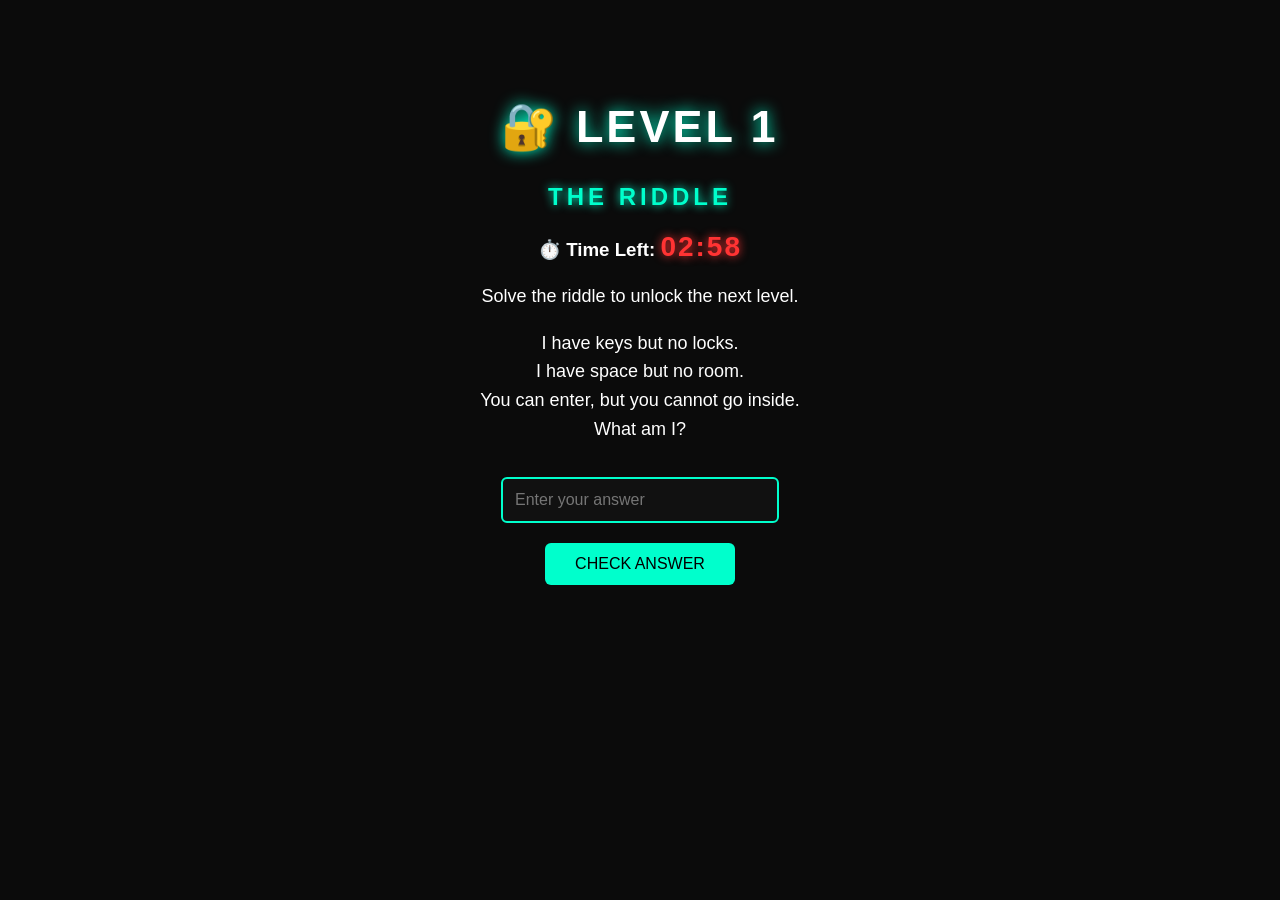
==== level1.html @ 2e957b88 "Add files via upload" ====
<!DOCTYPE html>
<html lang="en">
<head>
    <meta charset="UTF-8">
    <meta name="viewport" content="width=device-width, initial-scale=1.0">

    <title>Level 1 - Digital Escape Room</title>

    <link rel="stylesheet" href="style.css">
</head>

<body>

    <div class="container">

        <h1>🔐 LEVEL 1</h1>

        <h2>THE RIDDLE</h2>

        <h3>⏱️ Time Left: <span id="timer">03:00</span></h3>

        <p>
            Solve the riddle to unlock the next level.
        </p>

        <p>
            I have keys but no locks.<br>
            I have space but no room.<br>
            You can enter, but you cannot go inside.<br>
            What am I?
        </p>

        <input type="text" id="answer" placeholder="Enter your answer">

        <br>

        <button id="checkBtn">CHECK ANSWER</button>

        <p id="message"></p>
        <button id="nextBtn" style="display: none;">
            NEXT LEVEL →
        </button>

    </div>

    <script>

    const checkButton = document.getElementById("checkBtn");
    const nextButton = document.getElementById("nextBtn");
    const answerInput = document.getElementById("answer");
    const message = document.getElementById("message");


    checkButton.addEventListener("click", function() {

       const answer = answerInput.value.trim().toLowerCase();

       if (answer === "keyboard") {

        message.textContent =
            "✅ Correct! The door is unlocked.";

        nextButton.style.display = "inline-block";

        } else {

        message.textContent =
            "❌ Wrong answer. Try again!";

        nextButton.style.display = "none";

    }

});


nextButton.addEventListener("click", function() {

    window.location.href = "level2.html";

});


let endTime = localStorage.getItem("escapeEndTime");

if (!endTime) {

    endTime = Date.now() + (3 * 60 * 1000);

    localStorage.setItem("escapeEndTime", endTime);

}


const timer = setInterval(function() {

    const remaining = Number(endTime) - Date.now();


    if (remaining <= 0) {

        clearInterval(timer);

        document.getElementById("timer").textContent = "00:00";

        localStorage.removeItem("escapeEndTime");

        alert("⏰ Time's up! Game Over!");

        window.location.href = "index.html";

        return;

    }


    const minutes =
        Math.floor(remaining / 60000);

    const seconds =
        Math.floor((remaining % 60000) / 1000);


    document.getElementById("timer").textContent =
        String(minutes).padStart(2, "0") + ":" +
        String(seconds).padStart(2, "0");


}, 1000);

</script>

</body>
</html>
---- style.css ----
body {
    margin: 0;
    font-family: Arial, sans-serif;
    background-color: #0b0b0b;
    color: white;
}

.container {
    text-align: center;
    width: 70%;
    margin: 100px auto;
}

h1 {
    font-size: 45px;
    letter-spacing: 3px;
}

h2 {
    color: #00ffcc;
    letter-spacing: 4px;
}

p {
    font-size: 18px;
    line-height: 1.6;
}

button {
    margin-top: 20px;
    padding: 12px 30px;
    font-size: 16px;
    background-color: #00ffcc;
    border: none;
    border-radius: 6px;
    cursor: pointer;
}

button:hover {
    background-color: white;
}
input {
    margin-top: 15px;
    padding: 12px;
    width: 250px;
    font-size: 16px;
    border: 2px solid #00ffcc;
    border-radius: 6px;
    background-color: #111;
    color: white;
    outline: none;
}
input:focus {
    box-shadow: 0 0 10px #00ffcc;
}

#timer {
    color: #ff3333;
    font-size: 28px;
    font-weight: bold;
    letter-spacing: 2px;
    text-shadow: 0 0 10px #ff3333;
}

.objects {
    display: flex;
    justify-content: center;
    gap: 20px;
    margin-top: 30px;
    flex-wrap: wrap;
}

.object {
    width: 130px;
    height: 100px;
    margin-top: 0;
    background-color: #111;
    color: white;
    border: 2px solid #00ffcc;
    border-radius: 10px;
    font-size: 16px;
    transition: 0.3s;
}

.object:hover {
    background-color: #00ffcc;
    color: #0b0b0b;
    transform: translateY(-5px);
}
#clue {
    margin-top: 30px;
    padding: 25px;
    border: 2px solid #00ffcc;
    border-radius: 12px;
    background-color: #111;
}
#message {
    font-size: 18px;
    font-weight: bold;
    margin-top: 15px;
}
#message:empty {
    display: none;
}
h1 {
    text-shadow: 0 0 15px #00ffcc;
}

h2 {
    text-shadow: 0 0 10px #00ffcc;
}

@media (max-width: 600px) {

    .container {
        width: 90%;
        margin: 60px auto;
    }

    h1 {
        font-size: 32px;
    }

    h2 {
        font-size: 22px;
    }

    p {
        font-size: 16px;
    }

    input {
        width: 80%;
    }

    .objects {
        gap: 10px;
    }

    .object {
        width: 110px;
        height: 90px;
    }
}
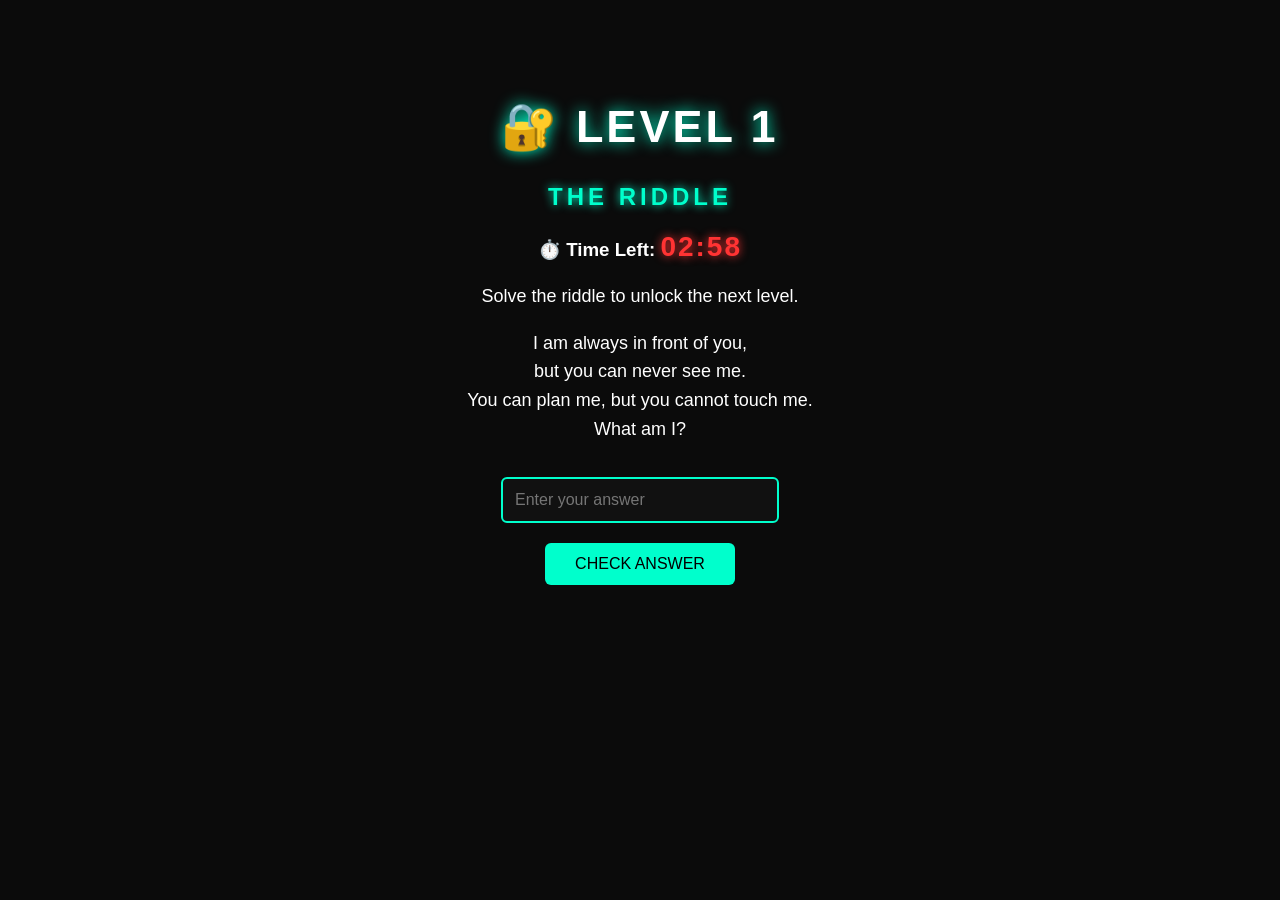
==== commit 6112c09c: "Update level1.html update level 1 riddle" ====
--- a/level1.html
+++ b/level1.html
@@ -24,10 +24,10 @@
         </p>
 
         <p>
-            I have keys but no locks.<br>
-            I have space but no room.<br>
-            You can enter, but you cannot go inside.<br>
-            What am I?
+          I am always in front of you,<br>
+          but you can never see me.<br>
+          You can plan me, but you cannot touch me.<br>
+          What am I?
         </p>
 
         <input type="text" id="answer" placeholder="Enter your answer">
@@ -55,7 +55,7 @@
 
        const answer = answerInput.value.trim().toLowerCase();
 
-       if (answer === "keyboard") {
+       if (answer === "future") {
 
         message.textContent =
             "✅ Correct! The door is unlocked.";
@@ -131,4 +131,4 @@
 </script>
 
 </body>
-</html>+</html>
